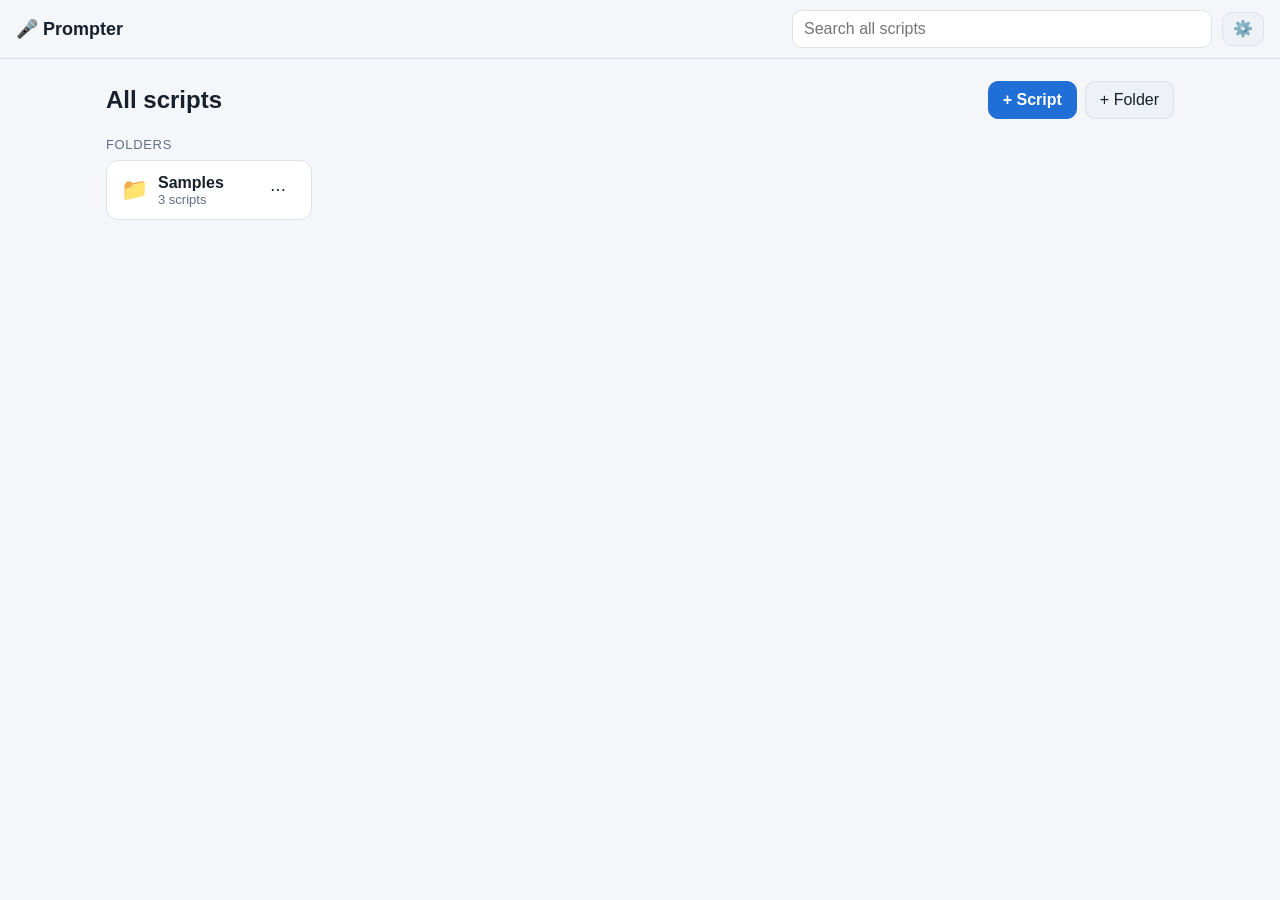
==== app/index.html @ 8be073c1 "Phase 2: app with folders, sub-folders, script editor and global/folder/script settings Co-Authored-" ====
<!doctype html>
<html lang="en">
<head>
<meta charset="utf-8">
<meta name="viewport" content="width=device-width,initial-scale=1,viewport-fit=cover">
<meta name="apple-mobile-web-app-capable" content="yes">
<meta name="mobile-web-app-capable" content="yes">
<meta name="apple-mobile-web-app-status-bar-style" content="black-translucent">
<meta name="apple-mobile-web-app-title" content="Prompter">
<meta name="theme-color" content="#0d1014">
<title>Prompter</title>
<script>var BUILD = '2026-11-22.6';</script>
<link rel="stylesheet" href="app.css?v=2026-11-22.6">
</head>
<body>

<header class="top">
  <span class="brand" id="brand">&#127908; <span class="brand-text">Prompter</span></span>
  <input type="search" class="search" id="search" placeholder="Search all scripts" autocomplete="off">
  <button class="icon" id="gear" title="Settings" aria-label="Settings">&#9881;&#65039;</button>
</header>

<main id="view"></main>

<!-- prompter -->
<div id="prompter" class="hidden">
  <div id="pStage"><div id="pText"></div></div>
  <div id="pReadline"></div>
  <div id="pHud">
    <span class="pill" id="pMode">Ready</span>
    <span class="mid"><span id="pTitle"></span><span class="pill" id="pTake">Take 1</span></span>
    <span class="pill" id="pMic">Mic off</span>
  </div>
  <div id="pDebug" class="hidden"></div>
  <div id="pControls">
    <button id="pMicBtn">Mic on</button>
    <button id="pPlay">Start</button>
    <button id="pRestart">Restart</button>
    <span class="font"><button id="pFontDown" aria-label="Smaller text">A&minus;</button><span id="pFontVal"></span><button id="pFontUp" aria-label="Bigger text">A+</button></span>
    <button id="pBack">Back</button>
  </div>
  <div id="pOverlay" class="hidden"><div id="pOvBig"></div><div id="pOvMsg"></div></div>
</div>

<script src="core.js?v=2026-11-22.6"></script>
<script src="log.js?v=2026-11-22.6"></script>
<script src="store.js?v=2026-11-22.6"></script>
<script src="settings.js?v=2026-11-22.6"></script>
<script src="prompter.js?v=2026-11-22.6"></script>
<script src="app.js?v=2026-11-22.6"></script>
</body>
</html>
---- app/app.css ----
:root {
  --bg: #0d1014; --panel: #161a20; --panel2: #1c2129; --line: #2a313b; --text: #e9edf2; --muted: #8b95a4;
  --accent: #4ea1ff; --accent-ink: #fff; --ok: #3ccf8e; --warn: #f5b84a; --bad: #ff6b6b;
  --radius: 12px;
}
@media (prefers-color-scheme: light) {
  :root {
    --bg: #f4f6f9; --panel: #ffffff; --panel2: #eef1f5; --line: #dde2e9; --text: #17202b; --muted: #627083;
    --accent: #1f6fd6; --ok: #11875a; --warn: #a86a00; --bad: #c43030;
  }
}
* { box-sizing: border-box; }
html, body { margin: 0; min-height: 100%; background: var(--bg); color: var(--text);
  font-family: -apple-system, BlinkMacSystemFont, "Segoe UI", Roboto, sans-serif; -webkit-text-size-adjust: 100%; }
body.prompting { overflow: hidden; }
button, select, input, textarea { font: inherit; color: inherit; }
button { background: var(--panel2); border: 1px solid var(--line); border-radius: 10px; padding: 9px 14px; cursor: pointer; }
button:active { transform: scale(.97); }
button.primary { background: var(--accent); border-color: var(--accent); color: var(--accent-ink); font-weight: 600; }
button.danger { color: var(--bad); }
button.ghost { background: transparent; border-color: transparent; }
button.link { background: none; border: 0; padding: 0; color: var(--accent); font-size: inherit; }
button.icon { padding: 8px 10px; line-height: 1; }
input[type=text], input[type=search], select, textarea {
  background: var(--panel); border: 1px solid var(--line); border-radius: 10px; padding: 9px 11px; width: 100%; }
.hidden { display: none !important; }
.muted { color: var(--muted); }

/* ---------- top bar ---------- */
header.top { position: sticky; top: 0; z-index: 5; display: flex; align-items: center; gap: 10px;
  padding: calc(env(safe-area-inset-top) + 10px) 16px 10px; background: var(--bg); border-bottom: 1px solid var(--line); }
header.top .brand { font-weight: 700; font-size: 18px; white-space: nowrap; cursor: pointer; }
header.top .search { flex: 1; max-width: 420px; margin-left: auto; }
main { max-width: 1100px; margin: 0 auto; padding: 16px 16px 60px; }

/* ---------- library ---------- */
.crumbs { display: flex; flex-wrap: wrap; align-items: center; gap: 6px; font-size: 15px; margin-bottom: 4px; }
.crumbs a { color: var(--accent); text-decoration: none; }
.crumbs .sep { color: var(--muted); }
.lib-head { display: flex; flex-wrap: wrap; align-items: center; gap: 10px; margin: 6px 0 16px; }
.lib-head h1 { font-size: 24px; margin: 0; flex: 1 1 auto; min-width: 0; overflow-wrap: anywhere; }
.lib-head .actions { display: flex; flex-wrap: wrap; gap: 8px; }
.section-title { font-size: 13px; text-transform: uppercase; letter-spacing: .05em; color: var(--muted); margin: 18px 0 8px; }
.folders { display: grid; grid-template-columns: repeat(auto-fill, minmax(200px, 1fr)); gap: 10px; }
.card { background: var(--panel); border: 1px solid var(--line); border-radius: var(--radius); padding: 12px 14px; cursor: pointer;
  display: flex; align-items: center; gap: 10px; min-width: 0; }
.card:hover { border-color: var(--accent); }
.card .ico { font-size: 22px; }
.card .meta { min-width: 0; flex: 1; }
.card .name { font-weight: 600; overflow: hidden; text-overflow: ellipsis; white-space: nowrap; }
.card .sub { font-size: 13px; color: var(--muted); }
.list { display: flex; flex-direction: column; gap: 8px; }
.row { background: var(--panel); border: 1px solid var(--line); border-radius: var(--radius); padding: 12px 14px;
  display: flex; align-items: center; gap: 12px; cursor: pointer; min-width: 0; }
.row:hover { border-color: var(--accent); }
.row .meta { flex: 1; min-width: 0; }
.row .title { font-weight: 600; overflow: hidden; text-overflow: ellipsis; white-space: nowrap; }
.row .preview { font-size: 14px; color: var(--muted); overflow: hidden; text-overflow: ellipsis; white-space: nowrap; margin-top: 2px; }
.row .info { font-size: 12px; color: var(--muted); margin-top: 4px; }
.badge { display: inline-block; font-size: 11px; padding: 2px 7px; border-radius: 999px; background: var(--panel2); border: 1px solid var(--line); color: var(--muted); margin-left: 6px; vertical-align: 1px; }
.empty { text-align: center; color: var(--muted); padding: 40px 10px; border: 1px dashed var(--line); border-radius: var(--radius); }

/* ---------- editor ---------- */
.ed-bar { display: flex; flex-wrap: wrap; gap: 8px; align-items: center; margin-bottom: 12px; }
.ed-bar .grow { flex: 1; }
.ed-title { font-size: 22px; font-weight: 700; border: 0 !important; background: transparent !important; padding: 6px 0 !important; }
.ed-meta { display: flex; flex-wrap: wrap; gap: 10px; align-items: center; margin-bottom: 10px; }
.ed-meta select { width: auto; max-width: 100%; }
#edBody { min-height: 55vh; font-size: 18px; line-height: 1.6; resize: vertical; }
.ed-foot { display: flex; justify-content: space-between; flex-wrap: wrap; gap: 8px; color: var(--muted); font-size: 13px; margin-top: 8px; }

/* ---------- settings ---------- */
.set-group { background: var(--panel); border: 1px solid var(--line); border-radius: var(--radius); padding: 6px 14px 10px; margin-bottom: 14px; }
.set-group h3 { font-size: 13px; text-transform: uppercase; letter-spacing: .05em; color: var(--muted); margin: 10px 0 4px; }
.set-row { display: flex; align-items: center; gap: 14px; padding: 10px 0; border-top: 1px solid var(--line); flex-wrap: wrap; }
.set-group h3 + .set-row { border-top: 0; }
.set-label { flex: 1 1 200px; min-width: 0; }
.set-src { font-size: 12px; color: var(--muted); margin-top: 3px; }
.set-ctl { flex: 1 1 240px; min-width: 0; display: flex; justify-content: flex-end; }
.set-ctl select, .set-ctl input[type=text] { max-width: 360px; }
.set-row.inh .set-ctl { opacity: .55; }
.range { display: flex; align-items: center; gap: 10px; width: 100%; max-width: 360px; }
.range input { flex: 1; }
.range .val { font-size: 13px; color: var(--muted); min-width: 84px; text-align: right; }
.switch { position: relative; display: inline-block; width: 46px; height: 28px; }
.switch input { opacity: 0; width: 0; height: 0; }
.switch span { position: absolute; inset: 0; background: var(--line); border-radius: 999px; transition: .2s; }
.switch span::after { content: ""; position: absolute; left: 3px; top: 3px; width: 22px; height: 22px; border-radius: 50%; background: #fff; transition: .2s; }
.switch input:checked + span { background: var(--accent); }
.switch input:checked + span::after { transform: translateX(18px); }
.switch input:disabled + span { opacity: .6; }

/* ---------- modal / sheet ---------- */
.modal-bg { position: fixed; inset: 0; background: rgba(0,0,0,.55); z-index: 50; display: flex; align-items: center; justify-content: center; padding: 16px; }
.modal { background: var(--bg); border: 1px solid var(--line); border-radius: 16px; width: 100%; max-width: 460px; max-height: 88vh; overflow: auto; padding: 18px; }
.modal.wide { max-width: 760px; }
.modal h2 { margin: 0 0 12px; font-size: 19px; }
.modal .btns { display: flex; justify-content: flex-end; gap: 8px; margin-top: 16px; flex-wrap: wrap; }
.menu { position: fixed; z-index: 60; background: var(--panel); border: 1px solid var(--line); border-radius: 12px; padding: 6px; min-width: 180px; box-shadow: 0 10px 30px rgba(0,0,0,.35); }
.menu button { display: block; width: 100%; text-align: left; background: none; border: 0; border-radius: 8px; padding: 9px 12px; }
.menu button:hover { background: var(--panel2); }
.toast { position: fixed; left: 50%; bottom: calc(env(safe-area-inset-bottom) + 18px); transform: translateX(-50%); background: var(--panel);
  border: 1px solid var(--line); border-radius: 999px; padding: 9px 16px; z-index: 70; font-size: 14px; max-width: calc(100% - 32px); }

/* ---------- prompter ---------- */
#prompter { position: fixed; inset: 0; z-index: 40; background: #000; color: #f2f2f2; overflow: hidden; touch-action: manipulation; }
#prompter[data-theme=light] { background: #fff; }
#pStage { position: absolute; inset: 0; overflow: hidden; }
#pStage.mirror { transform: scaleX(-1); }
#pText { position: absolute; left: 0; right: 0; top: 0; will-change: transform; font-weight: 600; overflow-wrap: break-word; }
#pText .w { color: #f2f2f2; transition: color .25s; cursor: pointer; }
#pText .w.read { color: #5b6472; }
#pText .w.cur { color: #fff; background: rgba(78,161,255,.28); border-radius: .15em; box-shadow: 0 0 0 .08em rgba(78,161,255,.28); }
#prompter[data-theme=light] #pText .w { color: #111; }
#prompter[data-theme=light] #pText .w.read { color: #a3abb7; }
#prompter[data-theme=light] #pText .w.cur { color: #000; }
#prompter[data-theme=yellow] #pText .w { color: #ffd84a; }
#prompter[data-theme=yellow] #pText .w.read { color: #6b6030; }
#prompter[data-theme=yellow] #pText .w.cur { color: #fff27a; }
#pReadline { position: absolute; left: 0; right: 0; height: 0; border-top: 2px solid rgba(78,161,255,.55); pointer-events: none; }
#pReadline::before { content: ""; position: absolute; left: 6px; top: -9px; border: 8px solid transparent; border-left: 12px solid #4ea1ff; }
#pHud { position: absolute; top: 0; left: 0; right: 0; display: flex; justify-content: space-between; align-items: center; gap: 8px;
  padding: calc(env(safe-area-inset-top) + 8px) 12px 8px; background: linear-gradient(#000d, #0000); font-size: 14px; pointer-events: none; }
#pHud .mid { display: flex; gap: 8px; align-items: center; min-width: 0; }
#pTitle { color: #aab3c0; overflow: hidden; text-overflow: ellipsis; white-space: nowrap; max-width: 30vw; }
.pill { padding: 5px 10px; border-radius: 999px; background: #1b2028; border: 1px solid #2a313b; color: #e9edf2; white-space: nowrap; overflow: hidden; text-overflow: ellipsis; max-width: 48vw; }
.pill.ready { color: #f5b84a; } .pill.running { color: #3ccf8e; } .pill.paused { color: #8b95a4; } .pill.count { color: #4ea1ff; }
.pill.on { color: #3ccf8e; } .pill.off { color: #ff6b6b; }
#pDebug { position: absolute; left: 12px; right: 12px; bottom: calc(env(safe-area-inset-bottom) + 74px); font-size: 13px; color: #8b95a4;
  background: #000c; border-radius: 8px; padding: 6px 10px; pointer-events: none; }
#pDebug div { white-space: nowrap; overflow: hidden; text-overflow: ellipsis; line-height: 1.5; }
#pDebug b { color: #e9edf2; font-weight: 600; }
#pDebug .err { color: #ff6b6b; }
#pControls { position: absolute; left: 0; right: 0; bottom: 0; display: flex; gap: 8px; justify-content: center; flex-wrap: wrap;
  padding: 10px 12px calc(env(safe-area-inset-bottom) + 10px); background: linear-gradient(#0000, #000d); transition: opacity .3s; }
#pControls.dim { opacity: .12; }
#pControls button { background: #1b2028cc; border-color: #2a313b; color: #e9edf2; }
#pControls .font { display: flex; align-items: center; gap: 4px; color: #8b95a4; font-size: 13px; }
#pOverlay { position: absolute; inset: 0; display: flex; align-items: center; justify-content: center; flex-direction: column;
  background: #000c; text-align: center; padding: 24px; gap: 14px; color: #e9edf2; }
#pOvBig { font-size: 96px; font-weight: 700; }
#pOvMsg { font-size: 20px; color: #aab3c0; max-width: 520px; line-height: 1.5; }

@media (max-width: 600px) {
  header.top .brand-text { display: none; }
  .lib-head h1 { font-size: 21px; }
  #pTitle { display: none; }
}
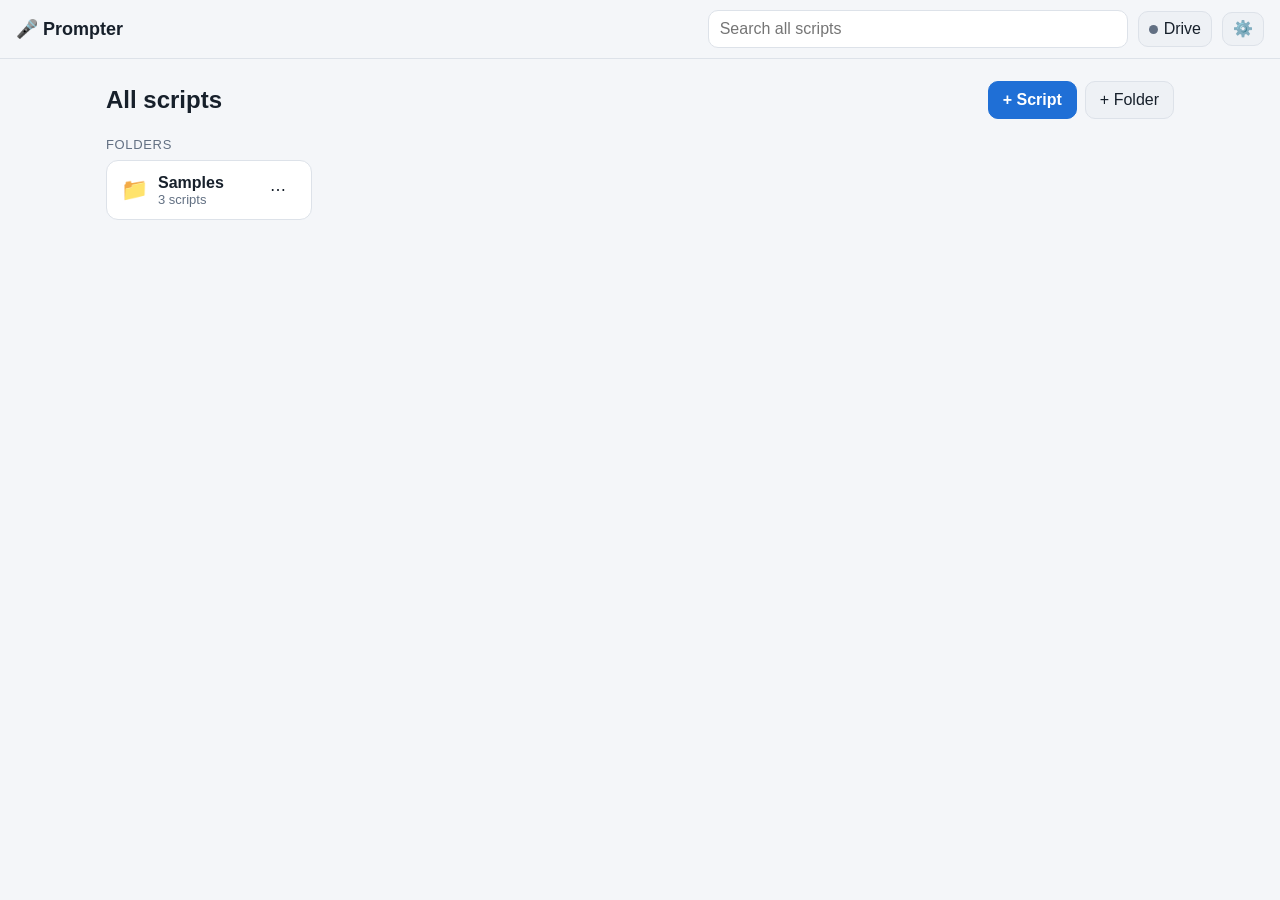
==== commit 262b3fde: "Phase 3: Google Drive sync (merge with tombstones, drive.file scope, sync status in top bar and Sett" ====
--- a/app/index.html
+++ b/app/index.html
@@ -9,14 +9,15 @@
 <meta name="apple-mobile-web-app-title" content="Prompter">
 <meta name="theme-color" content="#0d1014">
 <title>Prompter</title>
-<script>var BUILD = '2026-11-22.6';</script>
-<link rel="stylesheet" href="app.css?v=2026-11-22.6">
+<script>var BUILD = '2026-11-22.7';</script>
+<link rel="stylesheet" href="app.css?v=2026-11-22.7">
 </head>
 <body>
 
 <header class="top">
   <span class="brand" id="brand">&#127908; <span class="brand-text">Prompter</span></span>
   <input type="search" class="search" id="search" placeholder="Search all scripts" autocomplete="off">
+  <button class="sync-btn" id="syncBtn" title="Google Drive sync"><span class="dot"></span><span id="syncTxt">Drive</span></button>
   <button class="icon" id="gear" title="Settings" aria-label="Settings">&#9881;&#65039;</button>
 </header>
 
@@ -42,11 +43,13 @@
   <div id="pOverlay" class="hidden"><div id="pOvBig"></div><div id="pOvMsg"></div></div>
 </div>
 
-<script src="core.js?v=2026-11-22.6"></script>
-<script src="log.js?v=2026-11-22.6"></script>
-<script src="store.js?v=2026-11-22.6"></script>
-<script src="settings.js?v=2026-11-22.6"></script>
-<script src="prompter.js?v=2026-11-22.6"></script>
-<script src="app.js?v=2026-11-22.6"></script>
+<script src="core.js?v=2026-11-22.7"></script>
+<script src="log.js?v=2026-11-22.7"></script>
+<script src="merge.js?v=2026-11-22.7"></script>
+<script src="store.js?v=2026-11-22.7"></script>
+<script src="settings.js?v=2026-11-22.7"></script>
+<script src="sync.js?v=2026-11-22.7"></script>
+<script src="prompter.js?v=2026-11-22.7"></script>
+<script src="app.js?v=2026-11-22.7"></script>
 </body>
 </html>
--- a/app/app.css
+++ b/app/app.css
@@ -146,3 +146,18 @@
   .lib-head h1 { font-size: 21px; }
   #pTitle { display: none; }
 }
+
+/* Drive sync */
+.sync-btn { display: inline-flex; align-items: center; gap: 6px; padding: 8px 10px; white-space: nowrap; }
+.sync-btn .dot { width: 9px; height: 9px; border-radius: 50%; background: var(--muted); flex: none; }
+.sync-btn[data-s="ok"] .dot { background: var(--ok); }
+.sync-btn[data-s="syncing"] .dot { background: var(--accent); animation: syncpulse 1s infinite alternate; }
+.sync-btn[data-s="needs-tap"] .dot { background: var(--warn); }
+.sync-btn[data-s="error"] .dot { background: var(--bad); }
+@keyframes syncpulse { from { opacity: .3; } to { opacity: 1; } }
+@media (max-width: 560px) { #syncTxt { display: none; } }
+.drive-box { background: var(--panel); border: 1px solid var(--line); border-radius: 14px; padding: 16px; margin: 0 0 18px; line-height: 1.5; }
+.drive-box h3 { margin: 0 0 6px; font-size: 13px; letter-spacing: .06em; text-transform: uppercase; color: var(--muted); }
+.drive-box .btns { display: flex; gap: 8px; flex-wrap: wrap; margin-top: 10px; }
+.drive-box input { width: 100%; margin-top: 6px; }
+.drive-box .err { color: var(--bad); }
